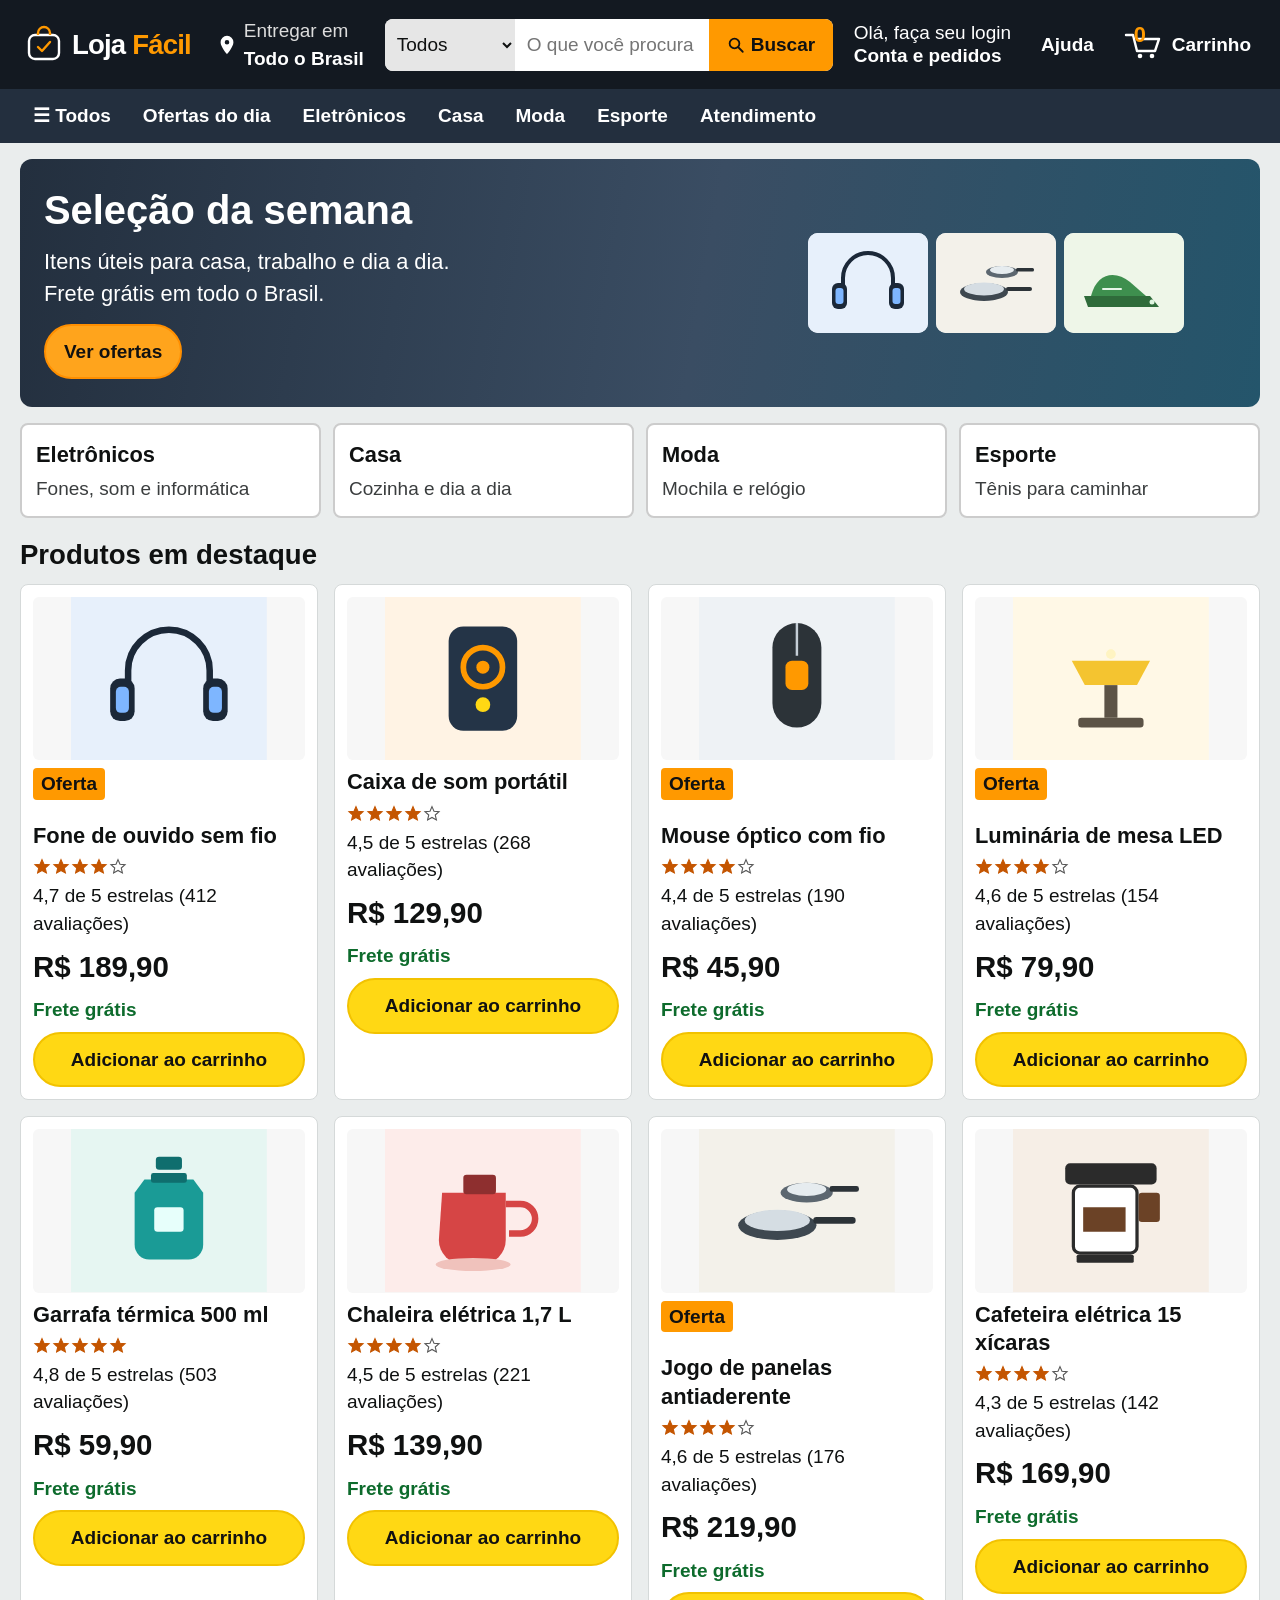
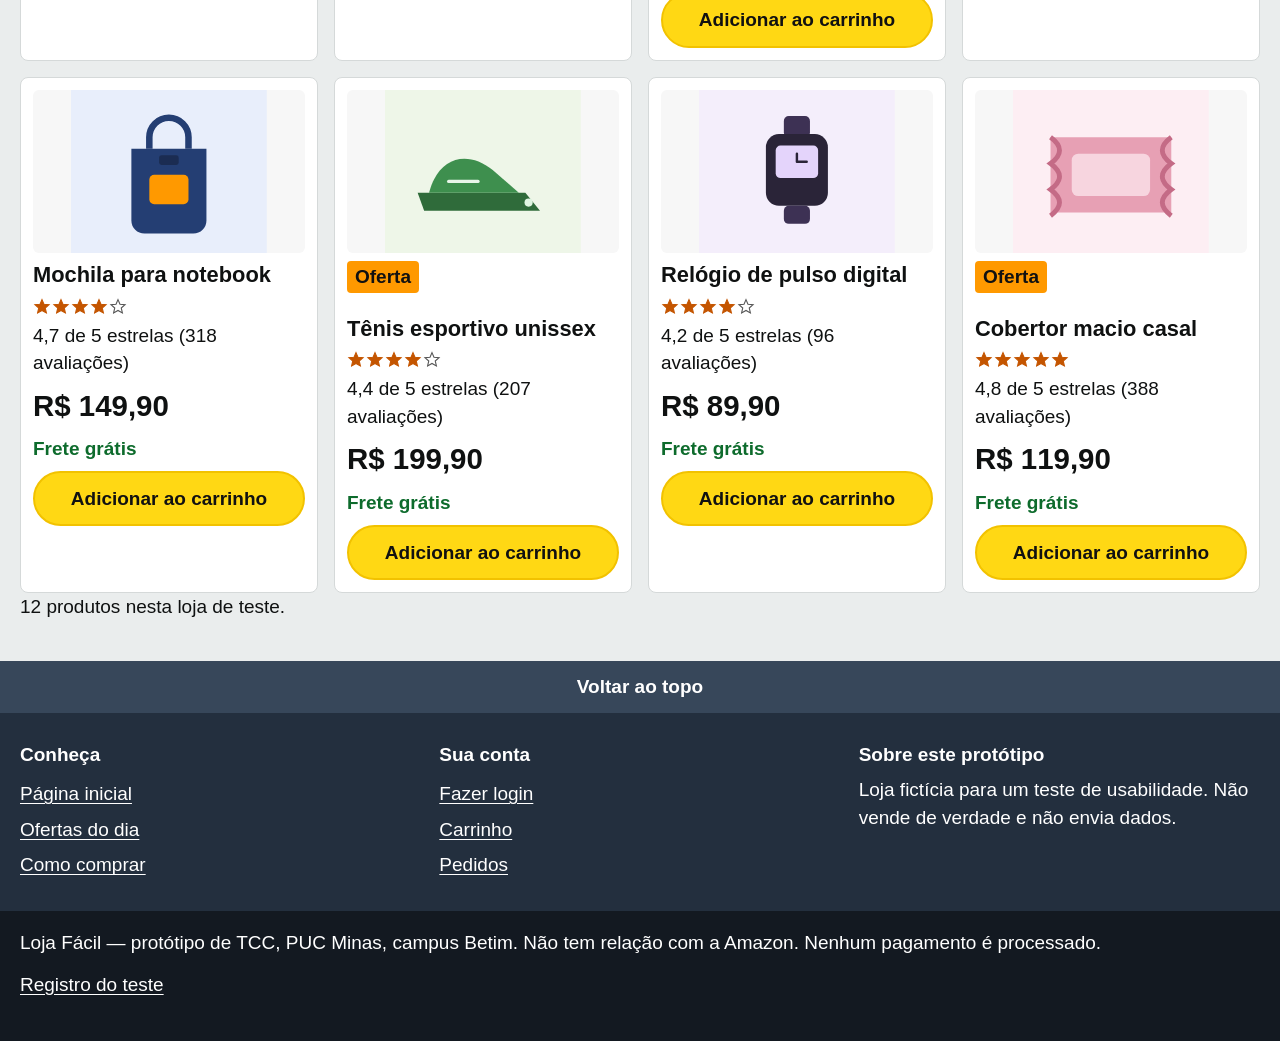
==== index.html @ 6782c558 "Add Loja Fácil usability-test storefront Static pt-BR shop with an Amazon-like flow and the thesis i" ====
<!DOCTYPE html>
<html lang="pt-BR">
<head>
  <meta charset="utf-8">
  <meta name="viewport" content="width=device-width, initial-scale=1">
  <meta name="description" content="Loja Fácil: protótipo de e-commerce para teste de usabilidade. Loja fictícia, sem cobrança.">
  <meta name="theme-color" content="#131921">
  <meta name="robots" content="noindex">
  <title>Loja Fácil</title>
  <link rel="icon" href="favicon.svg" type="image/svg+xml">
  <link rel="stylesheet" href="css/styles.css">
</head>
<body>
  <div id="page">
    <a class="skip" href="#conteudo">Pular para o conteúdo</a>
    <header class="topbar">
      <div class="topbar-inner">
        <a class="logo" href="#/">
          <svg viewBox="0 0 40 40" aria-hidden="true" focusable="false">
            <rect x="5" y="10" width="30" height="24" rx="6" fill="none" stroke="#fff" stroke-width="2.4"/>
            <path d="M14 10 V8 a6 6 0 0 1 12 0 v2" fill="none" stroke="#ff9900" stroke-width="2.4"/>
            <path d="M14 22 l4 4 8-9" fill="none" stroke="#ff9900" stroke-width="2.4" stroke-linecap="round" stroke-linejoin="round"/>
          </svg>
          <span>Loja <span class="facil">Fácil</span></span>
        </a>
        <button class="loc" type="button" data-action="delivery">
          <svg width="22" height="22" viewBox="0 0 24 24" aria-hidden="true" focusable="false">
            <path fill="currentColor" d="M12 2a7 7 0 0 0-7 7c0 5.2 7 13 7 13s7-7.8 7-13a7 7 0 0 0-7-7zm0 9.5a2.5 2.5 0 1 1 0-5 2.5 2.5 0 0 1 0 5z"/>
          </svg>
          <span>
            <span class="loc-small">Entregar em</span>
            <span class="loc-strong">Todo o Brasil</span>
          </span>
        </button>
        <div class="search-wrap">
          <form id="search-form" class="search" role="search" action="#/busca" novalidate>
            <label class="sr-only" for="dept">Departamento</label>
            <select id="dept" aria-label="Departamento">
              <option value="todos">Todos</option>
              <option value="eletronicos">Eletrônicos</option>
              <option value="casa">Casa</option>
              <option value="moda">Moda</option>
              <option value="esporte">Esporte</option>
            </select>
            <label class="sr-only" for="q">Buscar produtos por nome</label>
            <input id="q" name="q" type="text" autocomplete="off" placeholder="O que você procura hoje?" aria-autocomplete="list" aria-controls="suggestions" aria-expanded="false">
            <button type="button" id="clear-q" hidden>Limpar</button>
            <button class="buscar" type="submit">
              <svg width="18" height="18" viewBox="0 0 24 24" aria-hidden="true" focusable="false">
                <circle cx="10" cy="10" r="6.5" fill="none" stroke="#111" stroke-width="2.4"/>
                <path d="M15 15 l6 6" stroke="#111" stroke-width="2.4" stroke-linecap="round"/>
              </svg>
              Buscar
            </button>
          </form>
          <ul id="suggestions" class="suggestions" role="listbox" hidden></ul>
        </div>
        <a class="account" id="account-link" href="#/entrar">
          <span class="hello-long" id="hello-line">Olá, faça seu login</span>
          <span class="hello-strong" id="hello-strong">Conta e pedidos</span>
          <span class="hello-short" id="hello-short">Entrar</span>
        </a>
        <a class="help-link" href="#/ajuda">Ajuda</a>
        <a class="cart-link" id="cart-link" href="#/carrinho" aria-label="Carrinho, 0 itens">
          <span class="cart-icon-wrap">
            <span class="cart-count" id="cart-count">0</span>
            <svg viewBox="0 0 40 32" width="40" height="32" aria-hidden="true" focusable="false">
              <path d="M2 6 h7 l4 16 h18 l4-12 H14" fill="none" stroke="currentColor" stroke-width="2.4" stroke-linejoin="round" stroke-linecap="round"/>
              <circle cx="16" cy="27" r="2.3" fill="currentColor"/>
              <circle cx="28" cy="27" r="2.3" fill="currentColor"/>
            </svg>
          </span>
          <span class="cart-word">Carrinho</span>
        </a>
      </div>
    </header>
    <nav class="subnav" aria-label="Departamentos">
      <div class="subnav-inner">
        <button class="todos-btn" type="button" id="todos-btn" aria-expanded="false" aria-controls="dept-panel">☰ Todos</button>
        <a href="#/ofertas" data-nav="ofertas">Ofertas do dia</a>
        <a href="#/c/eletronicos" data-nav="eletronicos">Eletrônicos</a>
        <a href="#/c/casa" data-nav="casa">Casa</a>
        <a href="#/c/moda" data-nav="moda">Moda</a>
        <a href="#/c/esporte" data-nav="esporte">Esporte</a>
        <a href="#/ajuda" data-nav="ajuda">Atendimento</a>
      </div>
    </nav>
    <div id="dept-panel" class="dept-panel" hidden>
      <div class="dept-inner">
        <p id="dept-label"><strong>Escolha um departamento</strong></p>
        <div class="dept-grid">
          <a href="#/c/eletronicos">Eletrônicos</a>
          <a href="#/c/casa">Casa</a>
          <a href="#/c/moda">Moda</a>
          <a href="#/c/esporte">Esporte</a>
          <a href="#/ofertas">Ofertas do dia</a>
        </div>
      </div>
    </div>
    <div id="testbar" class="testbar" hidden>
      <div class="testbar-inner">
        <span>Registro de teste ativo neste navegador.</span>
        <a href="admin.html">Abrir área da pesquisa</a>
      </div>
    </div>
    <div id="toast" class="toast" role="status" aria-live="polite" hidden>
      <p id="toast-text"></p>
      <button type="button" class="btn btn-add btn-small" id="toast-action" hidden>Desfazer</button>
      <button type="button" class="btn btn-ghost btn-small" id="toast-close">Fechar</button>
    </div>
    <main id="conteudo" tabindex="-1"></main>
    <footer>
      <button class="backtop" type="button" data-action="top">Voltar ao topo</button>
      <div class="footer-mid">
        <div class="footer-grid">
          <div>
            <p class="footer-title">Conheça</p>
            <a href="#/">Página inicial</a><br>
            <a href="#/ofertas">Ofertas do dia</a><br>
            <a href="#/ajuda">Como comprar</a>
          </div>
          <div>
            <p class="footer-title">Sua conta</p>
            <a href="#/entrar">Fazer login</a><br>
            <a href="#/carrinho">Carrinho</a><br>
            <a href="#/pedidos">Pedidos</a>
          </div>
          <div>
            <p class="footer-title">Sobre este protótipo</p>
            <p>Loja fictícia para um teste de usabilidade. Não vende de verdade e não envia dados.</p>
          </div>
        </div>
      </div>
      <div class="footer-bottom">
        <div class="footer-bottom-inner">
          <p>Loja Fácil — protótipo de TCC, PUC Minas, campus Betim. Não tem relação com a Amazon. Nenhum pagamento é processado.</p>
          <p><a href="admin.html">Registro do teste</a></p>
        </div>
      </div>
    </footer>
  </div>
  <div id="modal" class="modal" hidden role="dialog" aria-modal="true" aria-labelledby="modal-title">
    <div class="modal-card">
      <h2 id="modal-title"></h2>
      <div id="modal-body"></div>
      <button type="button" class="btn btn-ghost" id="modal-close">Fechar</button>
    </div>
  </div>
  <div id="live" class="sr-only" aria-live="polite"></div>
  <noscript>
    <p>Esta loja precisa de JavaScript para busca, carrinho e pagamento simulado.</p>
  </noscript>
  <script src="js/products.js"></script>
  <script src="js/logger.js"></script>
  <script src="js/admin.js"></script>
  <script src="js/app.js"></script>
</body>
</html>
---- css/styles.css ----
:root {
  --header: #131921;
  --subnav: #232f3e;
  --btn: #ffd814;
  --btn-hover: #f7ca00;
  --btn-buy: #ffa41c;
  --btn-buy-hover: #fa8900;
  --accent: #ff9900;
  --bg: #eaeded;
  --text: #0f1111;
  --link: #007185;
  --muted: #3a3d3e;
  --card: #fff;
  --line: #d5d9d9;
  --danger: #8f1d1d;
  --danger-bg: #fff4f4;
  --ok: #0d6b2c;
  --ok-bg: #e8f6ee;
  --warn-bg: #fff8e6;
  --warn-text: #3d2a00;
  --focus: #c45500;
  --max: 1240px;
  --radius: 8px;
  font-size: 118.75%;
}

*,
*::before,
*::after { box-sizing: border-box; }

html { scroll-behavior: smooth; }

body {
  margin: 0;
  font-family: Arial, "Helvetica Neue", "Segoe UI", sans-serif;
  font-size: 1rem;
  line-height: 1.45;
  color: var(--text);
  background: var(--bg);
}

img, svg { max-width: 100%; }

button, input, select, textarea { font: inherit; color: inherit; }

button { cursor: pointer; }

p { margin: 0 0 0.75rem; }

h1 {
  font-size: 2rem;
  line-height: 1.2;
  margin: 0 0 0.6rem;
}

h2 {
  font-size: 1.45rem;
  line-height: 1.25;
  margin: 0 0 0.6rem;
}

a { color: var(--link); text-underline-offset: 3px; }

.sr-only {
  position: absolute;
  width: 1px;
  height: 1px;
  padding: 0;
  margin: -1px;
  overflow: hidden;
  clip: rect(0, 0, 0, 0);
  white-space: nowrap;
  border: 0;
}

:focus { outline: none; }

:focus-visible {
  outline: 3px solid var(--focus);
  outline-offset: 2px;
}

.skip {
  position: absolute;
  left: 12px;
  top: -48px;
  background: #fff;
  color: #000;
  padding: 10px 14px;
  z-index: 100;
  border-radius: 6px;
  font-weight: 700;
}

.skip:focus { top: 12px; }

.topbar { background: var(--header); color: #fff; }

.topbar-inner {
  width: min(var(--max), calc(100% - 24px));
  margin: 0 auto;
  display: flex;
  align-items: center;
  gap: 12px;
  padding: 10px 0;
  flex-wrap: wrap;
}

.logo {
  display: flex;
  align-items: center;
  gap: 8px;
  color: #fff;
  text-decoration: none;
  font-weight: 700;
  font-size: 1.45rem;
  letter-spacing: -0.03em;
  min-height: 48px;
  padding: 4px;
  border-radius: 6px;
}

.logo .facil { color: var(--accent); }

.logo svg { width: 40px; height: 40px; flex: 0 0 auto; }

.loc {
  display: flex;
  align-items: center;
  gap: 6px;
  background: transparent;
  color: #fff;
  border: 1px solid transparent;
  border-radius: 6px;
  text-align: left;
  padding: 6px 8px;
  min-height: 48px;
}

.loc:hover { border-color: #fff; }

.loc-small { display: block; font-size: 1rem; color: #ddd; }

.loc-strong { display: block; font-weight: 700; }

.search-wrap { position: relative; flex: 1 1 280px; min-width: 0; max-width: 100%; }

.search {
  display: flex;
  align-items: stretch;
  background: #fff;
  color: var(--text);
  border-radius: var(--radius);
  min-height: 52px;
  overflow: hidden;
  width: 100%;
  min-width: 0;
}

.search:focus-within { outline: 3px solid var(--accent); outline-offset: 2px; }

.search select,
.search input,
.search button { border: 0; background: transparent; }

.search select {
  background: #e6e6e6;
  padding: 0 8px;
  max-width: 9.5rem;
}

.search input {
  flex: 1 1 0;
  width: 0;
  min-width: 0;
  padding: 0 12px;
  background: #fff;
}

.search input:focus,
.search select:focus { outline: none; }

#clear-q {
  background: #eee;
  font-weight: 700;
  padding: 0 12px;
}

.search .buscar {
  background: var(--accent);
  color: #111;
  font-weight: 700;
  padding: 0 16px;
  min-width: 6.5rem;
  display: inline-flex;
  align-items: center;
  justify-content: center;
  gap: 6px;
}

.search .buscar:focus-visible {
  outline: 3px solid #0f1111;
  outline-offset: -4px;
}

.suggestions {
  position: absolute;
  z-index: 40;
  left: 0;
  right: 0;
  top: calc(100% + 4px);
  background: #fff;
  color: var(--text);
  list-style: none;
  margin: 0;
  padding: 6px;
  border-radius: var(--radius);
  box-shadow: 0 10px 28px rgba(0, 0, 0, 0.22);
}

.suggestions[hidden] { display: none; }

.suggestions button {
  width: 100%;
  text-align: left;
  background: #fff;
  border: 2px solid transparent;
  border-radius: 6px;
  min-height: 52px;
  padding: 8px 10px;
  display: flex;
  flex-direction: column;
  gap: 2px;
}

.suggestions button[aria-selected="true"],
.suggestions button:hover {
  background: #fff8e6;
  border-color: var(--accent);
}

.suggestions .sug-name { font-weight: 700; }

.suggestions .sug-meta { color: var(--muted); }

.account, .help-link, .cart-link {
  color: #fff;
  text-decoration: none;
  min-height: 48px;
  display: flex;
  align-items: center;
  border: 1px solid transparent;
  border-radius: 6px;
  padding: 4px 8px;
}

.account { flex-direction: column; align-items: flex-start; justify-content: center; line-height: 1.2; }

.account:hover, .help-link:hover, .cart-link:hover, .logo:hover { border-color: #fff; }

.hello-strong { font-weight: 700; }

.hello-short { display: none; font-weight: 700; }

.help-link { font-weight: 700; background: transparent; }

.cart-link { gap: 6px; }

.cart-icon-wrap { position: relative; width: 42px; height: 32px; }

.cart-count {
  position: absolute;
  left: 10px;
  top: -10px;
  color: var(--accent);
  font-weight: 700;
  font-size: 1.15rem;
}

.cart-word { font-weight: 700; }

.subnav { background: var(--subnav); color: #fff; max-width: 100%; }

.subnav-inner {
  width: min(var(--max), calc(100% - 24px));
  margin: 0 auto;
  display: flex;
  gap: 6px;
  align-items: center;
  overflow-x: auto;
  padding: 4px 0;
}

.subnav a, .todos-btn {
  color: #fff;
  text-decoration: none;
  background: transparent;
  border: 1px solid transparent;
  border-radius: 4px;
  min-height: 44px;
  padding: 8px 12px;
  white-space: nowrap;
  font-weight: 700;
}

.subnav a:hover, .todos-btn:hover,
.subnav a[aria-current="page"] { border-color: #fff; }

.dept-panel { background: #fff; color: var(--text); border-bottom: 1px solid var(--line); }

.dept-panel[hidden] { display: none; }

.dept-inner {
  width: min(var(--max), calc(100% - 24px));
  margin: 0 auto;
  padding: 16px 0 20px;
}

.dept-grid {
  display: grid;
  grid-template-columns: repeat(auto-fit, minmax(180px, 1fr));
  gap: 12px;
}

.dept-grid a {
  display: flex;
  align-items: center;
  min-height: 56px;
  padding: 12px 16px;
  background: #f7f7f7;
  border: 2px solid #888;
  border-radius: var(--radius);
  color: var(--text);
  text-decoration: none;
  font-weight: 700;
}

.dept-grid a:hover { border-color: var(--accent); background: #fff; }

.testbar { background: #37475a; color: #fff; }

.testbar[hidden] { display: none; }

.testbar-inner {
  width: min(var(--max), calc(100% - 24px));
  margin: 0 auto;
  padding: 8px 0;
  display: flex;
  gap: 12px;
  flex-wrap: wrap;
  align-items: center;
}

.testbar a { color: #fff; font-weight: 700; }

.toast {
  position: sticky;
  top: 0;
  z-index: 30;
  width: min(var(--max), calc(100% - 24px));
  margin: 12px auto 0;
  background: #0f1111;
  color: #fff;
  border: 3px solid var(--accent);
  border-radius: 10px;
  padding: 12px 14px;
  display: flex;
  flex-wrap: wrap;
  gap: 12px;
  align-items: center;
}

.toast[hidden] { display: none; }

.toast p { margin: 0; flex: 1 1 220px; }

main {
  width: min(var(--max), calc(100% - 24px));
  margin: 16px auto 40px;
}

.hero {
  display: grid;
  gap: 16px;
  background: linear-gradient(100deg, #232f3e 0%, #3a4d63 55%, #24556b 100%);
  color: #fff;
  border-radius: 12px;
  padding: 28px 24px;
  margin-bottom: 16px;
}

.hero h1 { font-size: 2.1rem; max-width: 18ch; }

.hero p { font-size: 1.15rem; max-width: 38ch; }

.hero-art { display: flex; gap: 8px; align-items: end; }

.hero-art svg {
  width: 120px;
  height: 100px;
  background: #fff;
  border-radius: 10px;
}

.tiles {
  display: grid;
  grid-template-columns: repeat(4, 1fr);
  gap: 12px;
  margin-bottom: 20px;
}

.tile {
  background: #fff;
  color: var(--text);
  text-decoration: none;
  border: 2px solid #ccc;
  border-radius: var(--radius);
  min-height: 84px;
  padding: 14px;
  display: flex;
  flex-direction: column;
  justify-content: center;
  gap: 4px;
}

.tile:hover { border-color: var(--accent); }

.tile-name { font-weight: 700; font-size: 1.15rem; }

.tile-desc { color: var(--muted); }

.grid {
  display: grid;
  grid-template-columns: repeat(4, 1fr);
  gap: 16px;
}

.card {
  background: var(--card);
  border: 1px solid var(--line);
  border-radius: var(--radius);
  padding: 12px;
  display: flex;
  flex-direction: column;
  gap: 8px;
}

.card:hover { border-color: #b8b8b8; }

.card-link {
  color: inherit;
  text-decoration: none;
  display: flex;
  flex-direction: column;
  gap: 8px;
  border-radius: 6px;
}

.card-img {
  background: #f7f7f7;
  border-radius: 6px;
  overflow: hidden;
  aspect-ratio: 5 / 3;
  display: grid;
  place-items: center;
}

.card-img svg { display: block; width: auto; height: 100%; max-width: 100%; }

.card-title { font-size: 1.15rem; line-height: 1.3; margin: 0; }

.card-link:hover .card-title { text-decoration: underline; }

.badge {
  display: inline-block;
  background: var(--accent);
  color: #111;
  font-weight: 700;
  border-radius: 4px;
  padding: 2px 8px;
  margin-right: 6px;
}

.rating { display: flex; flex-wrap: wrap; gap: 6px; align-items: center; margin: 0; }

.stars { display: inline-flex; gap: 1px; }

.stars svg { width: 18px; height: 18px; }

.price { font-size: 1.55rem; font-weight: 700; margin: 0; }

.ship { color: var(--ok); font-weight: 700; margin: 0; }

.btn {
  display: inline-flex;
  align-items: center;
  justify-content: center;
  gap: 8px;
  min-height: 52px;
  padding: 12px 18px;
  border-radius: 999px;
  font-weight: 700;
  text-decoration: none;
  border: 2px solid transparent;
  text-align: center;
}

.btn-add {
  background: var(--btn);
  border-color: #f2c200;
  color: #111;
}

.btn-add:hover { background: var(--btn-hover); }

.btn-buy {
  background: var(--btn-buy);
  border-color: #ff8f00;
  color: #111;
}

.btn-buy:hover { background: var(--btn-buy-hover); }

.btn-ghost {
  background: #fff;
  border-color: #111;
  color: #111;
}

.btn-ghost:hover { background: #f3f3f3; }

.btn-add:focus-visible,
.btn-buy:focus-visible {
  outline: 3px solid #0f1111;
  outline-offset: 2px;
}

.btn-block { width: 100%; }

.btn-small { min-height: 44px; padding: 8px 14px; border-radius: 8px; }

.btn-row { display: flex; flex-direction: column; gap: 10px; }

.crumbs { margin: 0 0 12px; }

.crumbs a { font-weight: 700; }

.pdp {
  display: flex;
  flex-direction: column;
  gap: 16px;
  background: #fff;
  border-radius: 12px;
  padding: 16px;
}

.pdp-img { background: #f7f7f7; border-radius: 8px; }

.pdp-img svg { display: block; width: 100%; height: auto; }

.bullets { margin: 0; padding-left: 1.2rem; }

.bullets li { margin: 0.3rem 0; }

.buybox {
  border: 1px solid var(--line);
  border-radius: 12px;
  padding: 16px;
  background: #fff;
}

.stock { color: var(--ok); font-weight: 700; }

.layout {
  display: grid;
  gap: 16px;
}

.panel {
  background: #fff;
  border-radius: 12px;
  padding: 16px;
  border: 1px solid var(--line);
}

.cart-item {
  display: grid;
  grid-template-columns: 120px 1fr;
  gap: 12px;
  padding: 12px 0;
  border-bottom: 1px solid var(--line);
}

.cart-item:last-child { border-bottom: 0; }

.cart-item svg { background: #f7f7f7; border-radius: 8px; }

.qty-line { display: flex; flex-wrap: wrap; gap: 12px; align-items: center; }

.qty-line label { font-weight: 700; }

.qty-line select, .field input, .field select, .admin input {
  min-height: 52px;
  border: 2px solid #555;
  border-radius: 8px;
  padding: 10px 12px;
  background: #fff;
  width: 100%;
}

.field { display: flex; flex-direction: column; gap: 6px; margin-bottom: 14px; }

.field label { font-weight: 700; }

.hint { color: var(--muted); margin: 0; }

.field.has-error input,
.field.has-error select { border-color: var(--danger); background: var(--danger-bg); }

.error { color: var(--danger); font-weight: 700; margin: 0; }

.banner-error, .notice {
  border-radius: 10px;
  padding: 12px 14px;
  margin: 0 0 14px;
}

.banner-error {
  background: var(--danger-bg);
  border: 2px solid var(--danger);
  color: #3b0a0a;
}

.notice.warn { background: var(--warn-bg); border: 2px solid #8a5a00; color: var(--warn-text); }

.notice.ok { background: var(--ok-bg); border: 2px solid var(--ok); color: #063318; }

.auth-wrap { display: grid; justify-items: center; }

.auth-card {
  width: min(480px, 100%);
  background: #fff;
  border: 1px solid var(--line);
  border-radius: 12px;
  padding: 20px 18px 24px;
}

.steps {
  list-style: none;
  display: flex;
  gap: 8px;
  padding: 0;
  margin: 0 0 16px;
}

.steps li { flex: 1; text-align: center; }

.steps button {
  width: 100%;
  background: transparent;
  border: 0;
  padding: 4px;
  border-radius: 8px;
  color: inherit;
}

.steps button:disabled { cursor: default; }

.bubble {
  width: 40px;
  height: 40px;
  border-radius: 50%;
  display: inline-grid;
  place-items: center;
  background: #e6e6e6;
  color: #222;
  font-weight: 700;
  margin-bottom: 4px;
}

.steps .current .bubble { background: var(--accent); color: #111; }

.steps .done .bubble { background: var(--header); color: #fff; }

.step-label { display: block; font-weight: 700; }

.choice-list { display: grid; gap: 10px; margin-bottom: 14px; }

.choice {
  display: flex;
  align-items: center;
  gap: 12px;
  min-height: 56px;
  border: 2px solid #555;
  border-radius: 10px;
  padding: 10px 12px;
  background: #fff;
  font-weight: 700;
}

.choice:has(input:checked) { border-color: #c45500; background: #fff8e6; }

.choice input { width: 1.3rem; height: 1.3rem; accent-color: #c45500; }

.check {
  display: flex;
  align-items: center;
  gap: 10px;
  font-weight: 700;
  min-height: 48px;
  margin: 8px 0 14px;
}

.check input { width: 1.3rem; height: 1.3rem; accent-color: #c45500; }

.two { display: grid; gap: 12px; }

.confirm { text-align: center; background: #fff; border-radius: 12px; padding: 28px 16px; }

.confirm .bullets { list-style: none; padding: 0; }

.route-focus:focus,
.route-focus:focus-visible { outline: none; }

.check-badge {
  width: 72px;
  height: 72px;
  border-radius: 50%;
  background: var(--ok);
  color: #fff;
  display: inline-grid;
  place-items: center;
  margin-bottom: 8px;
}

.order-number {
  font-size: 1.8rem;
  font-weight: 700;
  letter-spacing: 0.04em;
  background: #fff8e6;
  border: 2px dashed #8a5a00;
  border-radius: 8px;
  display: inline-block;
  padding: 8px 14px;
}

.help-list { padding-left: 1.2rem; }

.help-list li { margin: 0.45rem 0; }

.empty { background: #fff; border-radius: 12px; padding: 24px 16px; }

footer { color: #fff; margin-top: 24px; }

.backtop {
  width: 100%;
  background: #37475a;
  color: #fff;
  border: 0;
  min-height: 52px;
  font-weight: 700;
  font-size: 1rem;
}

.backtop:hover { background: #485769; }

.footer-mid { background: var(--subnav); padding: 28px 0; }

.footer-grid {
  width: min(var(--max), calc(100% - 24px));
  margin: 0 auto;
  display: grid;
  grid-template-columns: repeat(3, 1fr);
  gap: 18px;
}

.footer-title { font-weight: 700; margin: 0 0 8px; }

.footer-mid a { color: #fff; display: inline-block; padding: 4px 0; }

.footer-bottom { background: var(--header); padding: 18px 0 28px; }

.footer-bottom-inner {
  width: min(var(--max), calc(100% - 24px));
  margin: 0 auto;
}

.footer-bottom a { color: #fff; }

.modal {
  position: fixed;
  inset: 0;
  background: rgba(0, 0, 0, 0.62);
  z-index: 80;
  display: grid;
  place-items: center;
  padding: 16px;
}

.modal[hidden] { display: none; }

.modal-card {
  width: min(520px, 100%);
  max-height: min(86vh, 720px);
  overflow: auto;
  background: #fff;
  color: var(--text);
  border-radius: 12px;
  padding: 20px;
}

.admin-steps { padding-left: 1.2rem; }

.admin-steps li { margin: 0.35rem 0; }

.admin-toolbar {
  background: #fff;
  border: 1px solid var(--line);
  border-radius: 12px;
  padding: 16px;
  margin-bottom: 16px;
}

.table-wrap { overflow-x: auto; margin: 12px 0 20px; background: #fff; border-radius: 12px; }

table.data { width: 100%; border-collapse: collapse; }

table.data caption {
  text-align: left;
  font-weight: 700;
  padding: 12px;
}

table.data th, table.data td {
  text-align: left;
  padding: 12px;
  border-bottom: 1px solid var(--line);
  vertical-align: top;
}

table.data thead th { background: var(--header); color: #fff; }

.lead { font-size: 1.1rem; }

@media (min-width: 800px) {
  .hero { grid-template-columns: 1.4fr 0.8fr; align-items: center; }
  .pdp { display: grid; grid-template-columns: 1.05fr 1.15fr 0.9fr; align-items: start; }
  .layout { grid-template-columns: 1.5fr 0.8fr; align-items: start; }
  .buybox { position: sticky; top: 12px; }
  .two { grid-template-columns: 1fr 1fr; }
  .btn-row.inline { flex-direction: row; flex-wrap: wrap; }
}

@media (max-width: 1100px) {
  .grid { grid-template-columns: repeat(3, 1fr); }
  .tiles { grid-template-columns: repeat(2, 1fr); }
}

@media (max-width: 860px) {
  .loc, .hello-long, .hello-strong { display: none; }
  .hello-short { display: block; }
  .topbar-inner {
    display: grid;
    grid-template-columns: auto 1fr auto auto;
    column-gap: 8px;
    row-gap: 8px;
    align-items: center;
  }
  .logo { grid-area: 1 / 1; }
  .account { grid-area: 1 / 2; justify-self: end; }
  .help-link { grid-area: 1 / 3; }
  .cart-link { grid-area: 1 / 4; }
  .search-wrap { grid-area: 2 / 1 / 3 / -1; min-width: 0; flex: none; }
  .grid { grid-template-columns: repeat(2, 1fr); }
  .footer-grid { grid-template-columns: 1fr; }
  .hero-art { display: none; }
}

@media (max-width: 640px) {
  :root { font-size: 112.5%; }
  .grid, .tiles { grid-template-columns: 1fr; }
  .cart-word { position: absolute; width: 1px; height: 1px; overflow: hidden; clip: rect(0, 0, 0, 0); }
  .search select { max-width: 5.4rem; }
  .search .buscar { min-width: 0; padding: 0 10px; }
  h1 { font-size: 1.7rem; }
}

@media (max-width: 480px) {
  .topbar-inner { grid-template-columns: minmax(0, 1fr) auto auto; }
  .logo { grid-area: 1 / 1; font-size: 1.2rem; }
  .logo svg { width: 32px; height: 32px; }
  .account { grid-area: 1 / 2; }
  .cart-link { grid-area: 1 / 3; }
  .search-wrap { grid-area: 2 / 1 / 2 / 3; }
  .help-link { grid-area: 2 / 3; align-self: stretch; }
}

@media (prefers-reduced-motion: reduce) {
  html { scroll-behavior: auto; }
  *, *::before, *::after {
    animation: none !important;
    transition: none !important;
  }
}
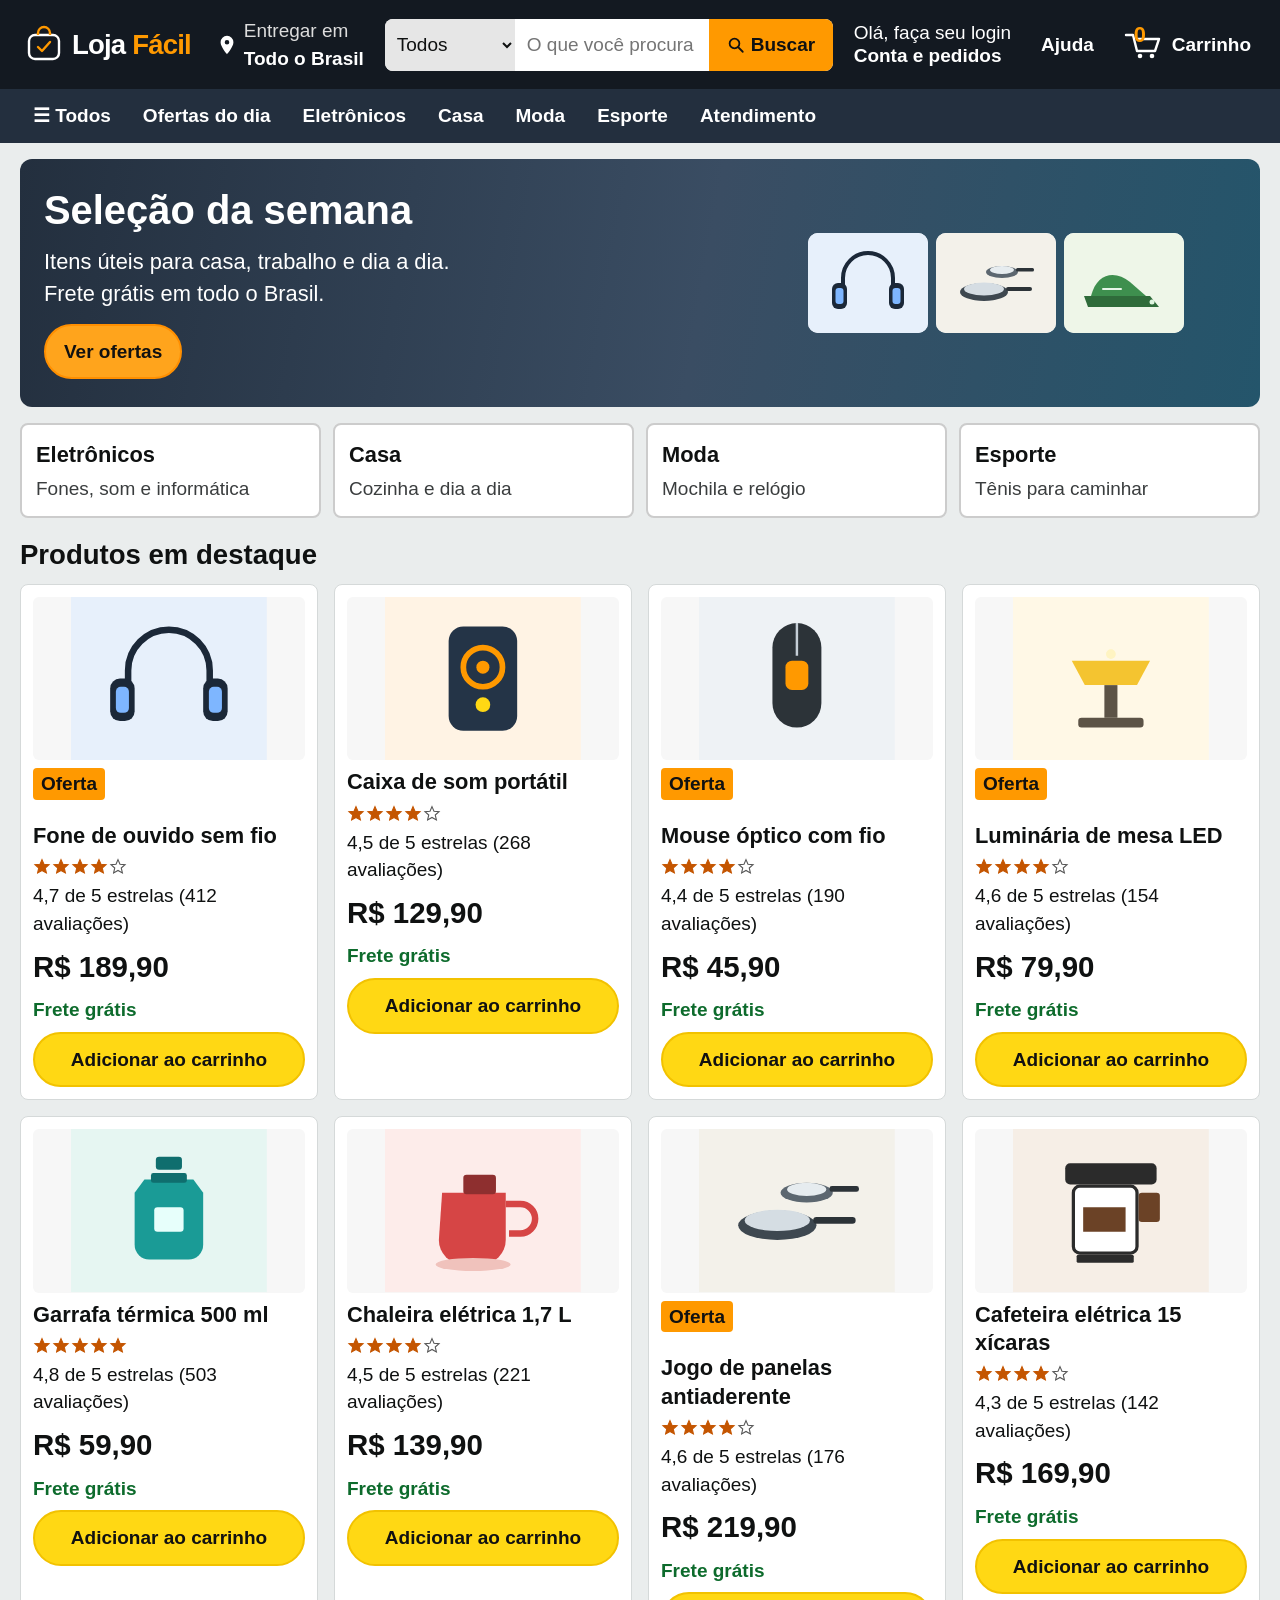
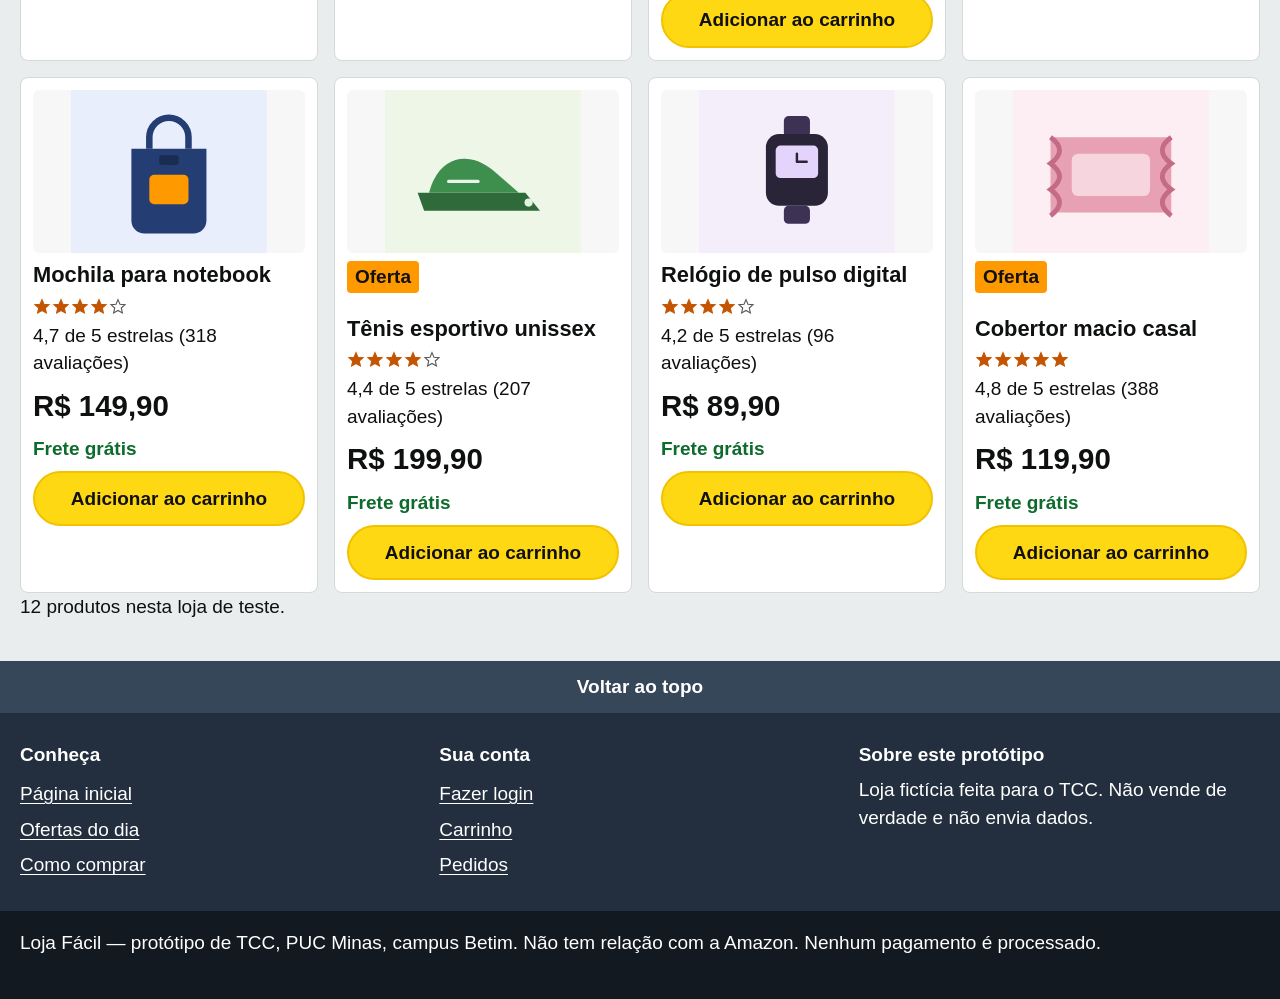
==== commit 8f04f1e6: "Remove the research admin screen The extra interview log is no longer needed, so the shop no longer " ====
--- a/index.html
+++ b/index.html
@@ -97,12 +97,6 @@
         </div>
       </div>
     </div>
-    <div id="testbar" class="testbar" hidden>
-      <div class="testbar-inner">
-        <span>Registro de teste ativo neste navegador.</span>
-        <a href="admin.html">Abrir área da pesquisa</a>
-      </div>
-    </div>
     <div id="toast" class="toast" role="status" aria-live="polite" hidden>
       <p id="toast-text"></p>
       <button type="button" class="btn btn-add btn-small" id="toast-action" hidden>Desfazer</button>
@@ -127,14 +121,13 @@
           </div>
           <div>
             <p class="footer-title">Sobre este protótipo</p>
-            <p>Loja fictícia para um teste de usabilidade. Não vende de verdade e não envia dados.</p>
+            <p>Loja fictícia feita para o TCC. Não vende de verdade e não envia dados.</p>
           </div>
         </div>
       </div>
       <div class="footer-bottom">
         <div class="footer-bottom-inner">
           <p>Loja Fácil — protótipo de TCC, PUC Minas, campus Betim. Não tem relação com a Amazon. Nenhum pagamento é processado.</p>
-          <p><a href="admin.html">Registro do teste</a></p>
         </div>
       </div>
     </footer>
@@ -151,8 +144,6 @@
     <p>Esta loja precisa de JavaScript para busca, carrinho e pagamento simulado.</p>
   </noscript>
   <script src="js/products.js"></script>
-  <script src="js/logger.js"></script>
-  <script src="js/admin.js"></script>
   <script src="js/app.js"></script>
 </body>
 </html>
--- a/css/styles.css
+++ b/css/styles.css
@@ -337,22 +337,6 @@
 
 .dept-grid a:hover { border-color: var(--accent); background: #fff; }
 
-.testbar { background: #37475a; color: #fff; }
-
-.testbar[hidden] { display: none; }
-
-.testbar-inner {
-  width: min(var(--max), calc(100% - 24px));
-  margin: 0 auto;
-  padding: 8px 0;
-  display: flex;
-  gap: 12px;
-  flex-wrap: wrap;
-  align-items: center;
-}
-
-.testbar a { color: #fff; font-weight: 700; }
-
 .toast {
   position: sticky;
   top: 0;
@@ -599,7 +583,7 @@
 
 .qty-line label { font-weight: 700; }
 
-.qty-line select, .field input, .field select, .admin input {
+.qty-line select, .field input, .field select {
   min-height: 52px;
   border: 2px solid #555;
   border-radius: 8px;
@@ -808,39 +792,6 @@
   border-radius: 12px;
   padding: 20px;
 }
-
-.admin-steps { padding-left: 1.2rem; }
-
-.admin-steps li { margin: 0.35rem 0; }
-
-.admin-toolbar {
-  background: #fff;
-  border: 1px solid var(--line);
-  border-radius: 12px;
-  padding: 16px;
-  margin-bottom: 16px;
-}
-
-.table-wrap { overflow-x: auto; margin: 12px 0 20px; background: #fff; border-radius: 12px; }
-
-table.data { width: 100%; border-collapse: collapse; }
-
-table.data caption {
-  text-align: left;
-  font-weight: 700;
-  padding: 12px;
-}
-
-table.data th, table.data td {
-  text-align: left;
-  padding: 12px;
-  border-bottom: 1px solid var(--line);
-  vertical-align: top;
-}
-
-table.data thead th { background: var(--header); color: #fff; }
-
-.lead { font-size: 1.1rem; }
 
 @media (min-width: 800px) {
   .hero { grid-template-columns: 1.4fr 0.8fr; align-items: center; }
